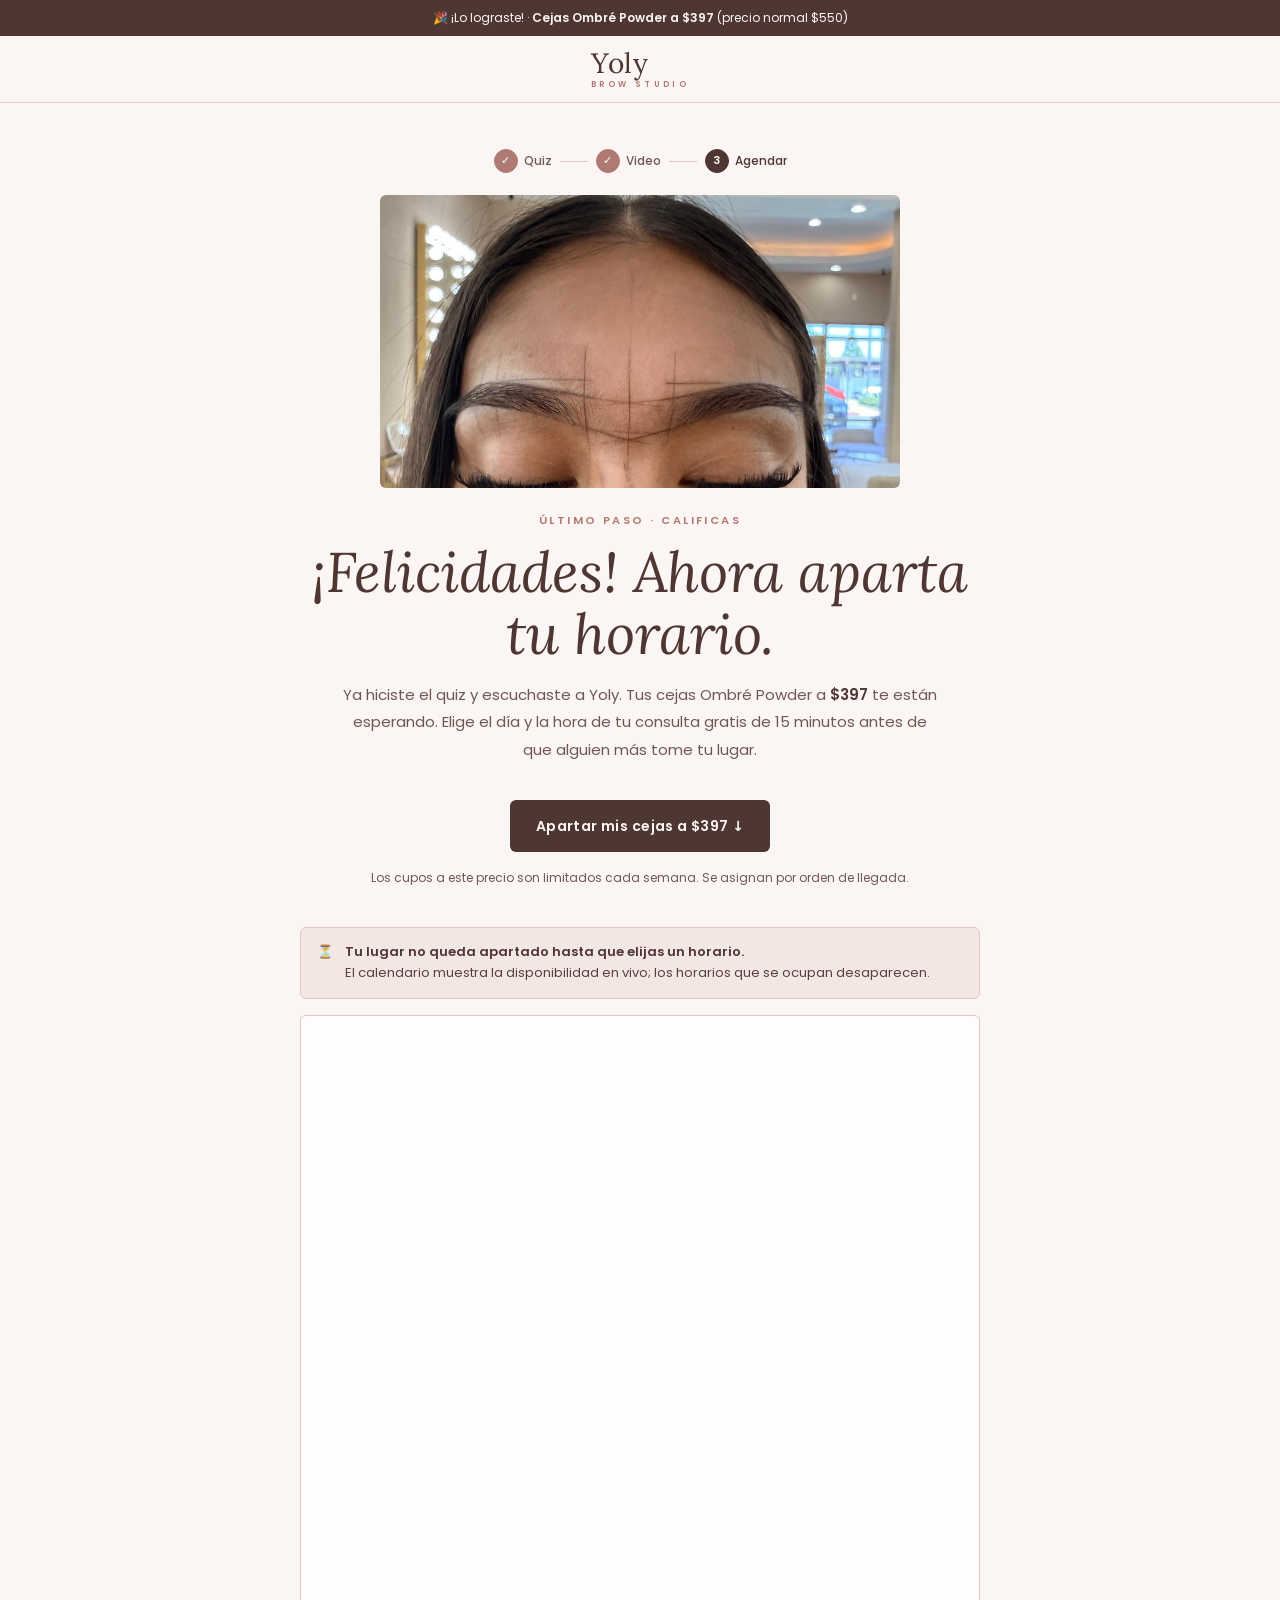
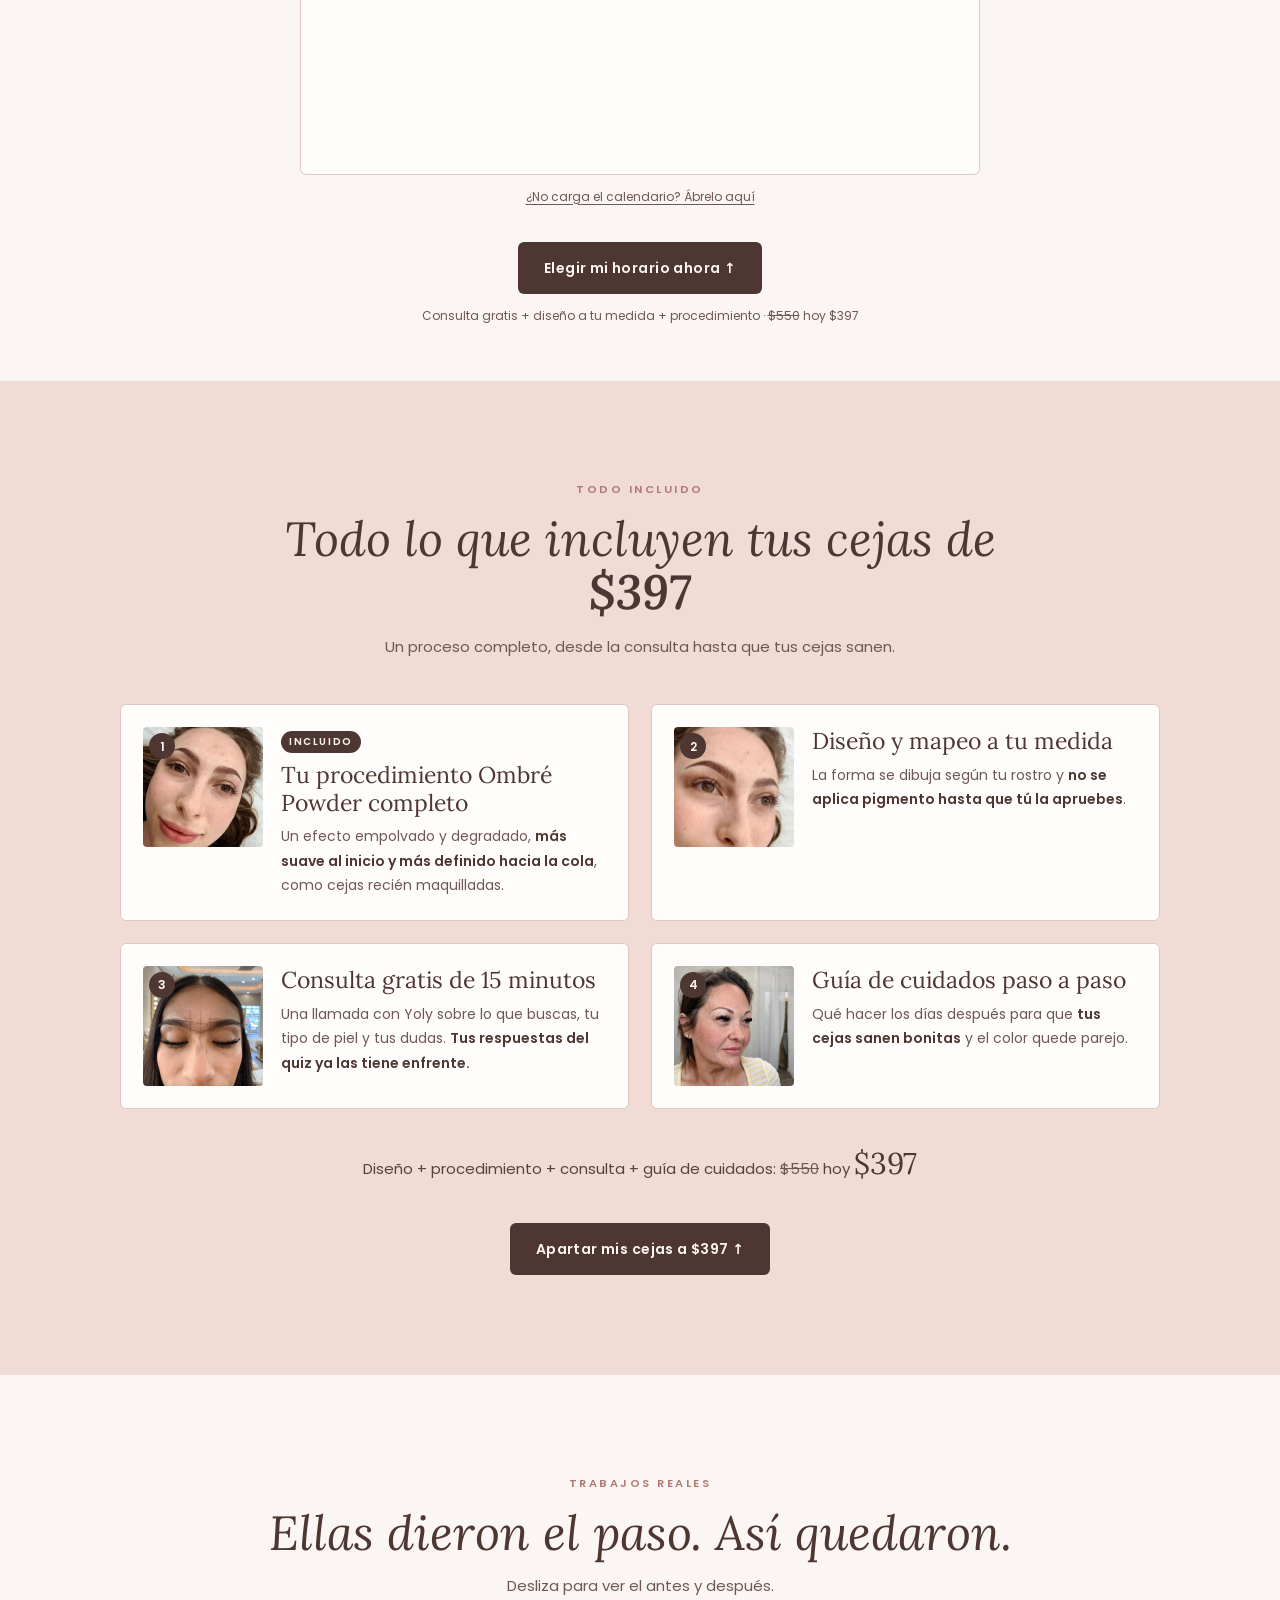
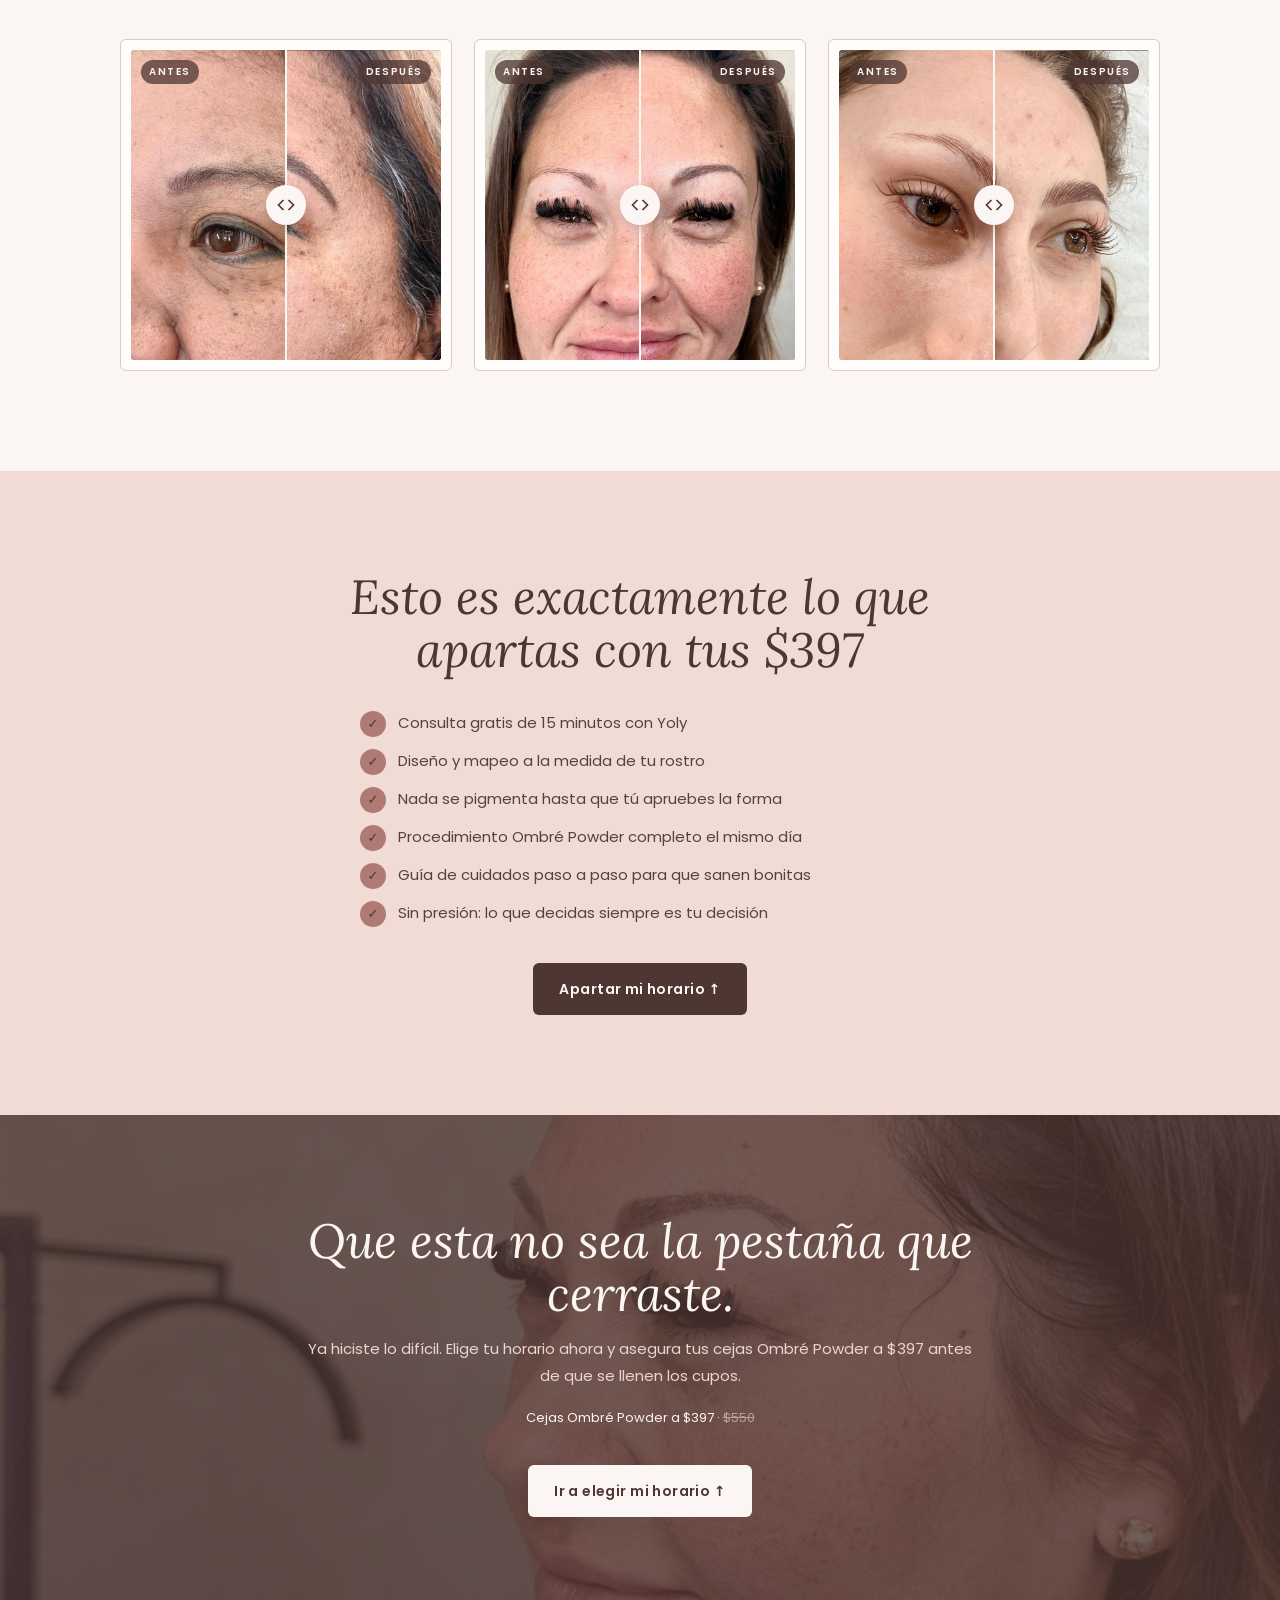
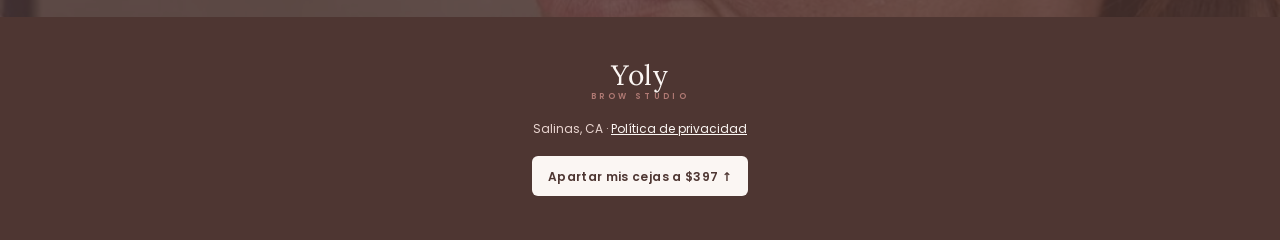
==== agendar/index.html @ 4c022bd7 "Yoly Brow Studio Ombré Powder quiz funnel (quiz, video, schedule) Co-Authored-By: Claude Opus 5.5 <n" ====
<!doctype html>
<html lang="es">
<head>
<meta charset="utf-8">
<meta name="viewport" content="width=device-width, initial-scale=1">
<meta name="robots" content="noindex">
<title>Elige tu horario | Yoly Brow Studio</title>
<link rel="icon" href="data:image/svg+xml,%3Csvg xmlns='http://www.w3.org/2000/svg' viewBox='0 0 64 64'%3E%3Crect width='64' height='64' rx='14' fill='%234E3632'/%3E%3Ctext x='32' y='43' font-family='Georgia,serif' font-size='34' text-anchor='middle' fill='%23FBF6F3'%3EY%3C/text%3E%3C/svg%3E">
<link rel="preconnect" href="https://fonts.googleapis.com">
<link rel="preconnect" href="https://fonts.gstatic.com" crossorigin>
<link href="https://fonts.googleapis.com/css2?family=Lora:ital,wght@0,400;0,500;1,400;1,500&family=Poppins:wght@300;400;500;600&display=swap" rel="stylesheet">
<link rel="stylesheet" href="/funnel.css">
<script>
/* ============ SETTINGS — edit here ============ */
window.SITE = {
  artist: 'Yoly',
  bookingUrl: 'https://crm.adrianolocal.com/c/yoly-consulta',
  pixelId: '1642823290759521',
  beforeAfter: [
    { before: '/media/ba-1-antes.jpg', after: '/media/ba-1-despues.jpg' },
    { before: '/media/ba-2-antes.jpg', after: '/media/ba-2-despues.jpg' },
    { before: '/media/ba-3-antes.jpg', after: '/media/ba-3-despues.jpg' }
  ]
};
</script>
<style>
.stepper{display:flex;justify-content:center;align-items:center;gap:8px;padding:18px 16px 0;font-size:12px;font-weight:500;color:var(--muted)}
.stepper .s{display:flex;align-items:center;gap:6px}
.stepper .d{width:24px;height:24px;border-radius:50%;display:grid;place-items:center;border:1px solid var(--gold);background:var(--gold);color:#fff;font-size:11px;font-weight:600}
.stepper .on{color:var(--night)}
.stepper .on .d{background:var(--night);border-color:var(--night);color:var(--cream)}
.stepper .bar{width:28px;height:1px;background:var(--linen)}
.top{padding:28px 0 56px}
.top-img{margin:22px auto 0;max-width:520px;aspect-ratio:16/9;border-radius:var(--radius);overflow:hidden}
.top-img img{width:100%;height:100%;object-fit:cover;object-position:center 30%}
.top h1{font-size:40px;margin-top:12px}
@media(min-width:768px){.top h1{font-size:56px}}
.top .sub{max-width:600px;margin:16px auto 0;font-size:15px;line-height:1.85;color:var(--muted)}
.urg{font-size:12px;color:var(--muted);margin-top:4px}
.cal-wrap{margin-top:40px;text-align:left}
.cal-note{display:flex;gap:12px;align-items:flex-start;background:rgba(176,122,116,.12);border:1px solid var(--linen);border-radius:var(--radius);padding:14px 16px;font-size:13px;line-height:1.6;color:var(--ink)}
.cal-note b{display:block}
#cal{margin-top:16px;width:100%;height:900px;border:1px solid var(--linen);border-radius:var(--radius);background:var(--card)}
@media(min-width:768px){#cal{height:760px}}
.fb{margin-top:12px;text-align:center;font-size:12px;color:var(--muted)}
.fb a{text-decoration:underline;text-underline-offset:3px}
.checks{list-style:none;margin:34px auto 0;max-width:560px;display:grid;gap:12px;text-align:left}
.checks li{display:flex;gap:12px;align-items:flex-start;font-size:15px;line-height:1.6}
.checks li::before{content:"✓";flex:none;width:26px;height:26px;border-radius:50%;background:var(--gold);color:var(--night);font-weight:700;font-size:13px;display:grid;place-items:center}
.close-sec{position:relative;overflow:hidden}
.close-sec::before{content:"";position:absolute;inset:0;background:url(/media/resultado-3.jpg) center/cover;opacity:.2}
.close-sec .wrap{position:relative}
</style>
</head>
<body>

<div class="topbar">🎉 ¡Lo lograste! · <b>Cejas Ombré Powder a $397</b> (precio normal $550)</div>
<header class="solo"><div class="wrap"><a href="#agenda" class="logo" aria-label="Yoly Brow Studio"><b>Yoly</b><small>BROW STUDIO</small></a></div></header>

<main>
  <section class="top">
    <div class="stepper" aria-label="Progreso">
      <span class="s"><span class="d">✓</span>Quiz</span><span class="bar"></span>
      <span class="s"><span class="d">✓</span>Video</span><span class="bar"></span>
      <span class="s on"><span class="d">3</span>Agendar</span>
    </div>
    <div class="wrap slim center">
      <div class="top-img"><img src="/media/diseno.jpg" alt="Yoly, Yoly Brow Studio"></div>
      <p class="eyebrow" style="margin-top:24px">Último paso · Calificas</p>
      <h1 class="display" id="hello">¡Felicidades! Ahora aparta tu horario.</h1>
      <p class="sub">Ya hiciste el quiz y escuchaste a Yoly. Tus cejas Ombré Powder a <b>$397</b> te están esperando. Elige el día y la hora de tu consulta gratis de 15 minutos antes de que alguien más tome tu lugar.</p>
      <div class="cta"><a href="#agenda" class="btn">Apartar mis cejas a $397 ↓</a><span class="urg">Los cupos a este precio son limitados cada semana. Se asignan por orden de llegada.</span></div>

      <div class="cal-wrap" id="agenda">
        <div class="cal-note"><span>⏳</span><span><b>Tu lugar no queda apartado hasta que elijas un horario.</b>El calendario muestra la disponibilidad en vivo; los horarios que se ocupan desaparecen.</span></div>
        <iframe id="cal" title="Agenda tu consulta con Yoly"></iframe>
        <p class="fb"><a id="calLink" target="_blank" rel="noopener">¿No carga el calendario? Ábrelo aquí</a></p>
      </div>
      <div class="cta"><a href="#agenda" class="btn">Elegir mi horario ahora ↑</a><small>Consulta gratis + diseño a tu medida + procedimiento · <s>$550</s> hoy $397</small></div>
    </div>
  </section>

  <!-- OFFER STACK -->
  <section class="alt">
    <div class="wrap">
      <div class="center slim" style="margin:0 auto">
        <p class="eyebrow">Todo incluido</p>
        <h2 class="display h2" style="margin-top:14px">Todo lo que incluyen tus cejas de <b>$397</b></h2>
        <p class="lead" style="margin-top:14px">Un proceso completo, desde la consulta hasta que tus cejas sanen.</p>
      </div>
      <div class="stack">
        <article class="item"><div class="pic"><img src="/media/resultado-1.jpg" alt="Resultado de cejas Ombré Powder" loading="lazy"><span class="n">1</span></div><div><span class="badge">Incluido</span><h3>Tu procedimiento Ombré Powder completo</h3><p>Un efecto empolvado y degradado, <b>más suave al inicio y más definido hacia la cola</b>, como cejas recién maquilladas.</p></div></article>
        <article class="item"><div class="pic"><img src="/media/ba-3-despues.jpg" alt="Diseño de cejas a la medida" loading="lazy"><span class="n">2</span></div><div><h3>Diseño y mapeo a tu medida</h3><p>La forma se dibuja según tu rostro y <b>no se aplica pigmento hasta que tú la apruebes</b>.</p></div></article>
        <article class="item"><div class="pic"><img src="/media/diseno.jpg" alt="Yoly" loading="lazy"><span class="n">3</span></div><div><h3>Consulta gratis de 15 minutos</h3><p>Una llamada con Yoly sobre lo que buscas, tu tipo de piel y tus dudas. <b>Tus respuestas del quiz ya las tiene enfrente.</b></p></div></article>
        <article class="item"><div class="pic"><img src="/media/resultado-2.jpg" alt="Cejas sanadas" loading="lazy"><span class="n">4</span></div><div><h3>Guía de cuidados paso a paso</h3><p>Qué hacer los días después para que <b>tus cejas sanen bonitas</b> y el color quede parejo.</p></div></article>
      </div>
      <p class="valueline">Diseño + procedimiento + consulta + guía de cuidados: <s>$550</s> hoy <span class="big">$397</span></p>
      <div class="cta"><a href="#agenda" class="btn">Apartar mis cejas a $397 ↑</a></div>
    </div>
  </section>

  <!-- RESULTS (real work; add reviews here once she has real ones) -->
  <section>
    <div class="wrap">
      <div class="center"><p class="eyebrow">Trabajos reales</p><h2 class="display h2" style="margin-top:14px">Ellas dieron el paso. Así quedaron.</h2><p class="lead" style="margin-top:12px">Desliza para ver el antes y después.</p></div>
      <div class="ba-grid" data-ba="3"></div>
    </div>
  </section>

  <!-- CHECKLIST -->
  <section class="alt">
    <div class="wrap slim center">
      <h2 class="display h2">Esto es exactamente lo que apartas con tus $397</h2>
      <ul class="checks">
        <li>Consulta gratis de 15 minutos con Yoly</li>
        <li>Diseño y mapeo a la medida de tu rostro</li>
        <li>Nada se pigmenta hasta que tú apruebes la forma</li>
        <li>Procedimiento Ombré Powder completo el mismo día</li>
        <li>Guía de cuidados paso a paso para que sanen bonitas</li>
        <li>Sin presión: lo que decidas siempre es tu decisión</li>
      </ul>
      <div class="cta"><a href="#agenda" class="btn">Apartar mi horario ↑</a></div>
    </div>
  </section>

  <!-- CLOSE -->
  <section class="dark close-sec">
    <div class="wrap slim center">
      <h2 class="display h2">Que esta no sea la pestaña que cerraste.</h2>
      <p class="lead" style="margin-top:14px">Ya hiciste lo difícil. Elige tu horario ahora y asegura tus cejas Ombré Powder a $397 antes de que se llenen los cupos.</p>
      <p style="margin-top:18px;font-size:13px">Cejas Ombré Powder a $397 · <s>$550</s></p>
      <div class="cta"><a href="#agenda" class="btn light">Ir a elegir mi horario ↑</a></div>
    </div>
  </section>
</main>

<footer>
  <div class="wrap">
    <a href="#agenda" class="logo light" aria-label="Yoly Brow Studio"><b>Yoly</b><small>BROW STUDIO</small></a>
    <p>Salinas, CA · <a href="https://pmuacademia.com/privacidad" target="_blank" rel="noopener">Política de privacidad</a></p>
    <a href="#agenda" class="btn sm light">Apartar mis cejas a $397 ↑</a>
  </div>
</footer>
<div class="mobile-cta" id="mob"><a href="#agenda" class="btn">Elegir mi horario · $397</a></div>

<script>
(function(){
  const S = window.SITE, $ = id => document.getElementById(id);
  const params = new URLSearchParams(location.search);
  const fn = (params.get('fn') || params.get('first_name') || params.get('name') || '').split(' ')[0];
  if (fn) $('hello').textContent = `¡Felicidades, ${fn.charAt(0).toUpperCase() + fn.slice(1)}! Ahora aparta tu horario.`;
  const url = S.bookingUrl + location.search;
  $('cal').src = url; $('calLink').href = url;
  if ('IntersectionObserver' in window) {
    new IntersectionObserver(es => es.forEach(e => { $('mob').hidden = e.isIntersecting; }), { threshold: .1 }).observe($('agenda'));
  }
})();
</script>
<script src="/funnel.js"></script>
</body>
</html>
---- funnel.css ----
/* Shared styles for the Yoly quiz funnel (quiz, video, schedule pages) */
:root{
  --night:#4E3632; --navy:#3A2724; --ink:#5A403C; --cream:#FBF6F3; --sand:#F1DCD5;
  --linen:#E0C7C3; --card:#FFFDFC; --gold:#B07A74; --muted:#6F5754; --radius:6px;
}
*{box-sizing:border-box;margin:0;padding:0}
[hidden]{display:none!important}
html{scroll-behavior:smooth;scroll-padding-top:110px;-webkit-text-size-adjust:100%}
body{background:var(--cream);color:var(--ink);font-family:Poppins,system-ui,sans-serif;line-height:1.6;overflow-x:hidden}
img,video,iframe{display:block;max-width:100%}
button{font:inherit;cursor:pointer;border:0;background:none;color:inherit}
a{color:inherit}
::selection{background:var(--night);color:var(--cream)}
:focus-visible{outline:2px solid var(--navy);outline-offset:3px}
b,strong{font-weight:600;color:var(--night)}
.dark b,.dark strong{color:var(--cream)}

.wrap{max-width:1120px;margin:0 auto;padding:0 20px}
@media(min-width:768px){.wrap{padding:0 40px}}
.slim{max-width:760px}
.eyebrow{font-size:.7rem;font-weight:600;letter-spacing:.22em;text-transform:uppercase;color:var(--gold)}
.display{font-family:Lora,Georgia,serif;font-style:italic;font-weight:400;line-height:1.1;color:var(--night)}
.h2{font-size:36px}
@media(min-width:768px){.h2{font-size:48px}}
.center{text-align:center}
.lead{font-size:15px;line-height:1.85;color:var(--muted)}
section{padding:72px 0}
@media(min-width:768px){section{padding:100px 0}}
.alt{background:var(--sand)}
.dark{background:var(--night);color:var(--cream)}
.dark .display{color:var(--cream)}
.dark .lead{color:#EAD6D1}

/* top bar + header */
.topbar{background:var(--night);color:var(--cream);font-size:12px;text-align:center;padding:9px 16px;line-height:1.5}
.topbar b{color:var(--cream)}
header{position:sticky;top:0;z-index:40;background:rgba(251,246,243,.95);backdrop-filter:blur(10px);-webkit-backdrop-filter:blur(10px);border-bottom:1px solid rgba(224,199,195,.8)}
header .wrap{height:66px;display:flex;align-items:center;justify-content:space-between;gap:12px}
header.solo .wrap{justify-content:center}
.logo{text-decoration:none;display:flex;flex-direction:column;line-height:1}
.logo b{font-family:Lora,Georgia,serif;font-weight:400;font-size:28px;color:var(--night);letter-spacing:.02em}
.logo small{font-size:8px;letter-spacing:.42em;color:var(--gold);margin-top:4px;font-weight:600}
.logo.light b{color:var(--cream)}

/* buttons */
.btn{display:inline-flex;align-items:center;justify-content:center;gap:10px;min-height:52px;padding:12px 26px;border-radius:var(--radius);background:var(--night);color:var(--cream);font-size:14px;font-weight:600;letter-spacing:.03em;text-decoration:none;text-align:center;transition:background .2s,transform .2s}
.btn:hover{background:var(--navy);transform:translateY(-1px)}
.btn.sm{min-height:40px;padding:8px 16px;font-size:12px}
.btn.light{background:var(--cream);color:var(--night)}
.btn.light:hover{background:#fff}
.btn.locked{background:#B9A09B;cursor:not-allowed;transform:none}
.cta{margin-top:36px;display:flex;flex-direction:column;align-items:center;gap:12px;text-align:center}
.cta small{font-size:12px;color:var(--muted)}
.dark .cta small{color:#EAD6D1}
s{color:var(--muted)}
.dark s{color:#B9A09B}

/* offer pill */
.offer{display:inline-flex;flex-wrap:wrap;align-items:baseline;justify-content:center;gap:4px 10px;padding:10px 16px;border:1px solid var(--linen);background:rgba(255,252,246,.7);border-radius:var(--radius)}
.offer .tag{font-size:10px;font-weight:600;letter-spacing:.2em;text-transform:uppercase;color:var(--gold);width:100%}
.offer .price{font-family:Lora,Georgia,serif;font-size:34px;color:var(--night);line-height:1}

/* offer stack cards */
.stack{display:grid;gap:18px;margin-top:44px}
@media(min-width:768px){.stack{grid-template-columns:repeat(2,1fr);gap:22px}}
.item{display:grid;grid-template-columns:96px 1fr;gap:18px;align-items:start;background:var(--card);border:1px solid var(--linen);border-radius:var(--radius);padding:18px}
@media(min-width:768px){.item{grid-template-columns:120px 1fr;padding:22px}}
.item .pic{position:relative;aspect-ratio:1;border-radius:4px;overflow:hidden;background:var(--sand)}
.item .pic img{width:100%;height:100%;object-fit:cover}
.item .n{position:absolute;left:6px;top:6px;width:26px;height:26px;border-radius:50%;background:var(--night);color:var(--cream);font-size:12px;font-weight:600;display:grid;place-items:center}
.item h3{font-family:Lora,Georgia,serif;font-weight:400;font-size:23px;line-height:1.2;color:var(--night)}
.item p{font-size:14px;line-height:1.75;color:var(--muted);margin-top:8px}
.badge{display:inline-block;font-size:10px;font-weight:600;letter-spacing:.16em;text-transform:uppercase;background:var(--night);color:var(--cream);padding:3px 8px;border-radius:999px;margin-bottom:8px}
.valueline{margin-top:30px;text-align:center;font-size:15px;color:var(--ink)}
.valueline .big{font-family:Lora,Georgia,serif;font-size:30px;color:var(--night)}

/* numbered steps */
.steps{display:grid;gap:28px;margin-top:44px}
@media(min-width:768px){.steps{grid-template-columns:repeat(3,1fr);gap:28px}}
.step{border-top:1px solid rgba(251,246,243,.25);padding-top:22px}
.step .num{font-family:Lora,Georgia,serif;font-size:42px;color:var(--gold);line-height:1}
.step h3{font-family:Lora,Georgia,serif;font-weight:400;font-size:24px;margin-top:12px;color:var(--cream)}
.step p{font-size:14px;line-height:1.8;color:#EAD6D1;margin-top:8px}

/* before / after slider */
.ba-grid{display:grid;gap:18px;margin-top:40px}
@media(min-width:640px){.ba-grid{grid-template-columns:repeat(2,1fr)}}
@media(min-width:1024px){.ba-grid{grid-template-columns:repeat(3,1fr);gap:22px}}
.ba{background:var(--card);border:1px solid var(--linen);border-radius:var(--radius);padding:10px}
.ba-frame{position:relative;aspect-ratio:1;overflow:hidden;border-radius:3px;background:var(--sand);user-select:none;-webkit-user-select:none;touch-action:pan-y;cursor:ew-resize}
.ba-frame img{position:absolute;inset:0;width:100%;height:100%;object-fit:cover;pointer-events:none}
.ba-after{position:absolute;inset:0;clip-path:inset(0 0 0 var(--pos,50%))}
.ba-line{position:absolute;top:0;bottom:0;left:var(--pos,50%);width:2px;margin-left:-1px;background:var(--cream);pointer-events:none}
.ba-knob{position:absolute;top:50%;left:50%;width:40px;height:40px;margin:-20px 0 0 -20px;border-radius:50%;background:var(--cream);color:var(--night);display:grid;place-items:center;box-shadow:0 6px 18px -6px rgba(78,54,50,.55)}
.ba-knob svg{width:20px;height:20px}
.ba-lbl{position:absolute;top:10px;font-size:10px;font-weight:600;letter-spacing:.16em;text-transform:uppercase;background:rgba(78,54,50,.75);color:var(--cream);padding:4px 8px;border-radius:999px;pointer-events:none}
.ba-lbl.l{left:10px}.ba-lbl.r{right:10px}

/* footer */
footer{background:var(--night);color:var(--cream);padding:44px 0 110px}
@media(min-width:768px){footer{padding-bottom:44px}}
footer .wrap{display:flex;flex-direction:column;align-items:center;gap:18px;text-align:center}
footer p{font-size:12px;color:#EAD6D1}
footer a{color:var(--cream)}

/* mobile sticky CTA */
.mobile-cta{position:fixed;left:0;right:0;bottom:0;z-index:40;padding:10px 12px;background:rgba(251,246,243,.96);backdrop-filter:blur(10px);-webkit-backdrop-filter:blur(10px);border-top:1px solid var(--linen)}
.mobile-cta .btn{width:100%}
@media(min-width:768px){.mobile-cta{display:none}}

.reveal{animation:up .7s ease both}
@keyframes up{from{opacity:0;transform:translateY(16px)}to{opacity:1;transform:none}}
@media(prefers-reduced-motion:reduce){html{scroll-behavior:auto}*,*::before,*::after{animation-duration:.01ms!important;transition-duration:.01ms!important}}
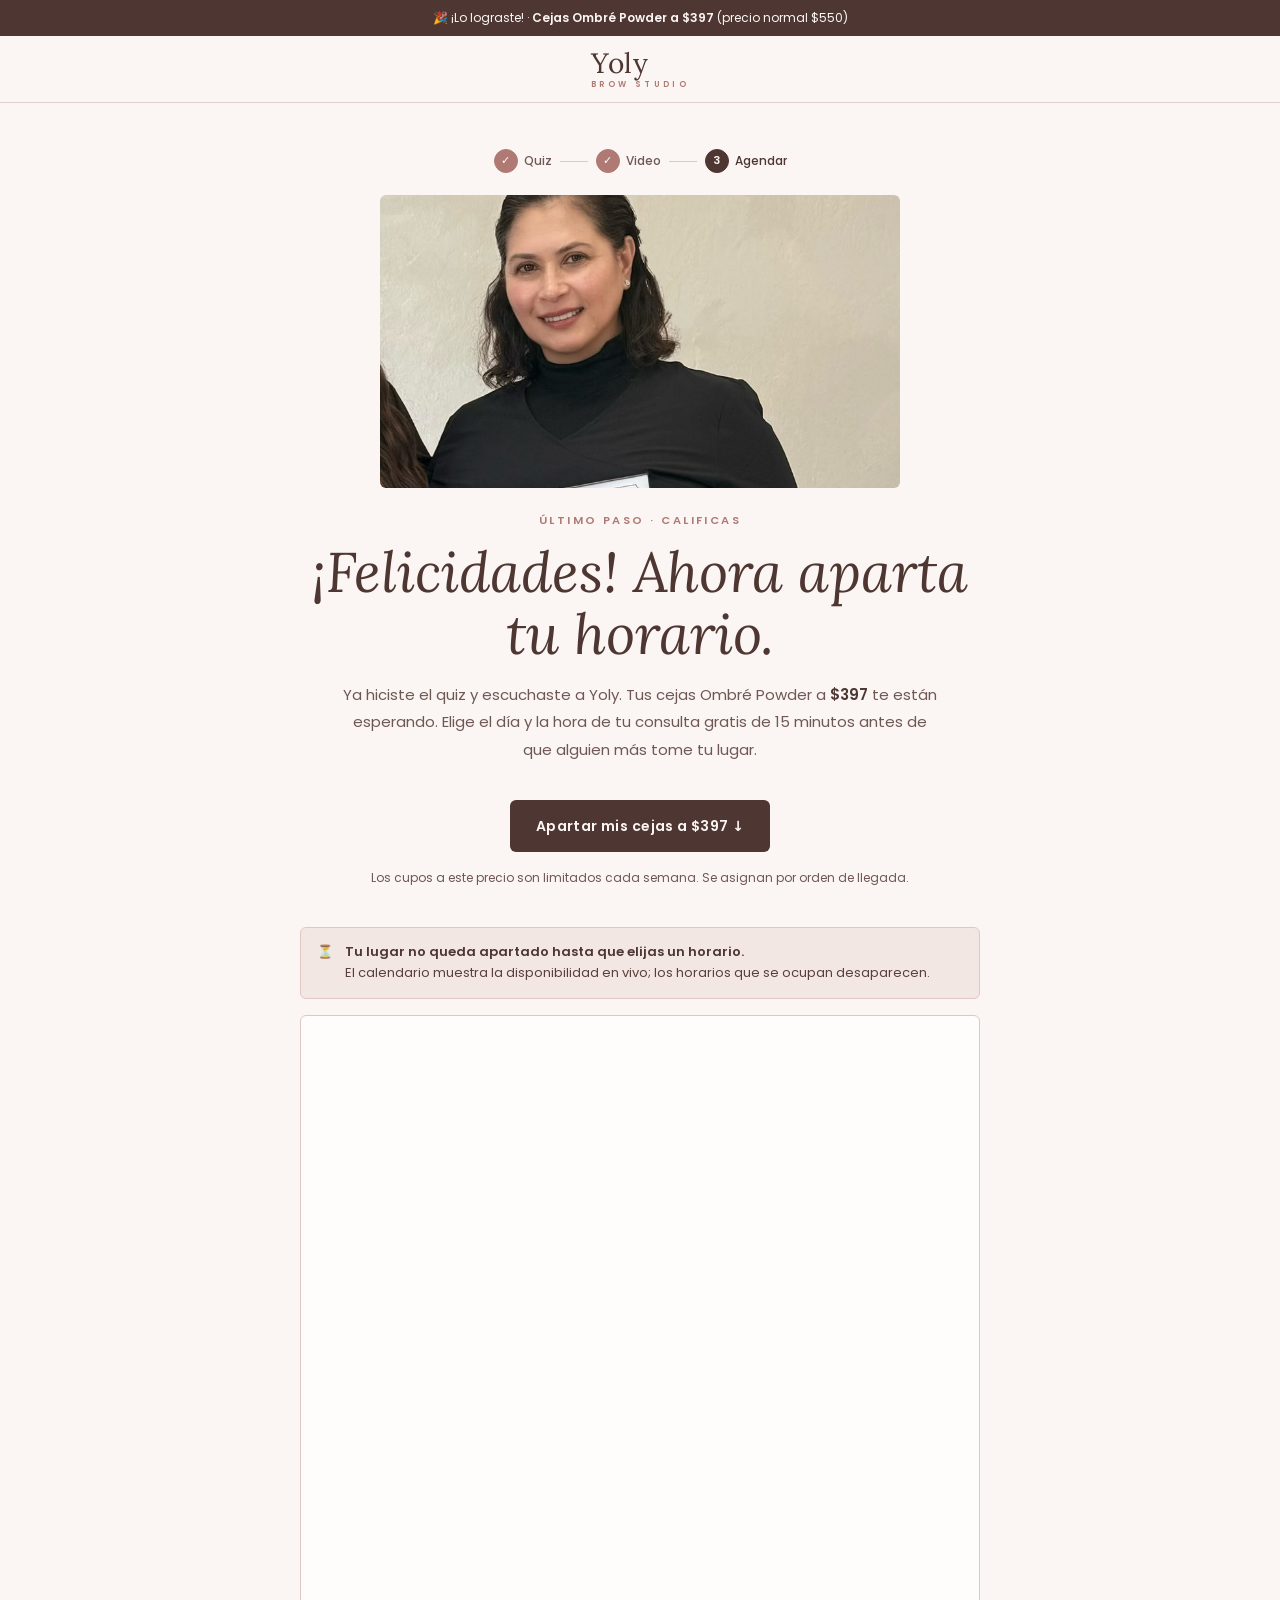
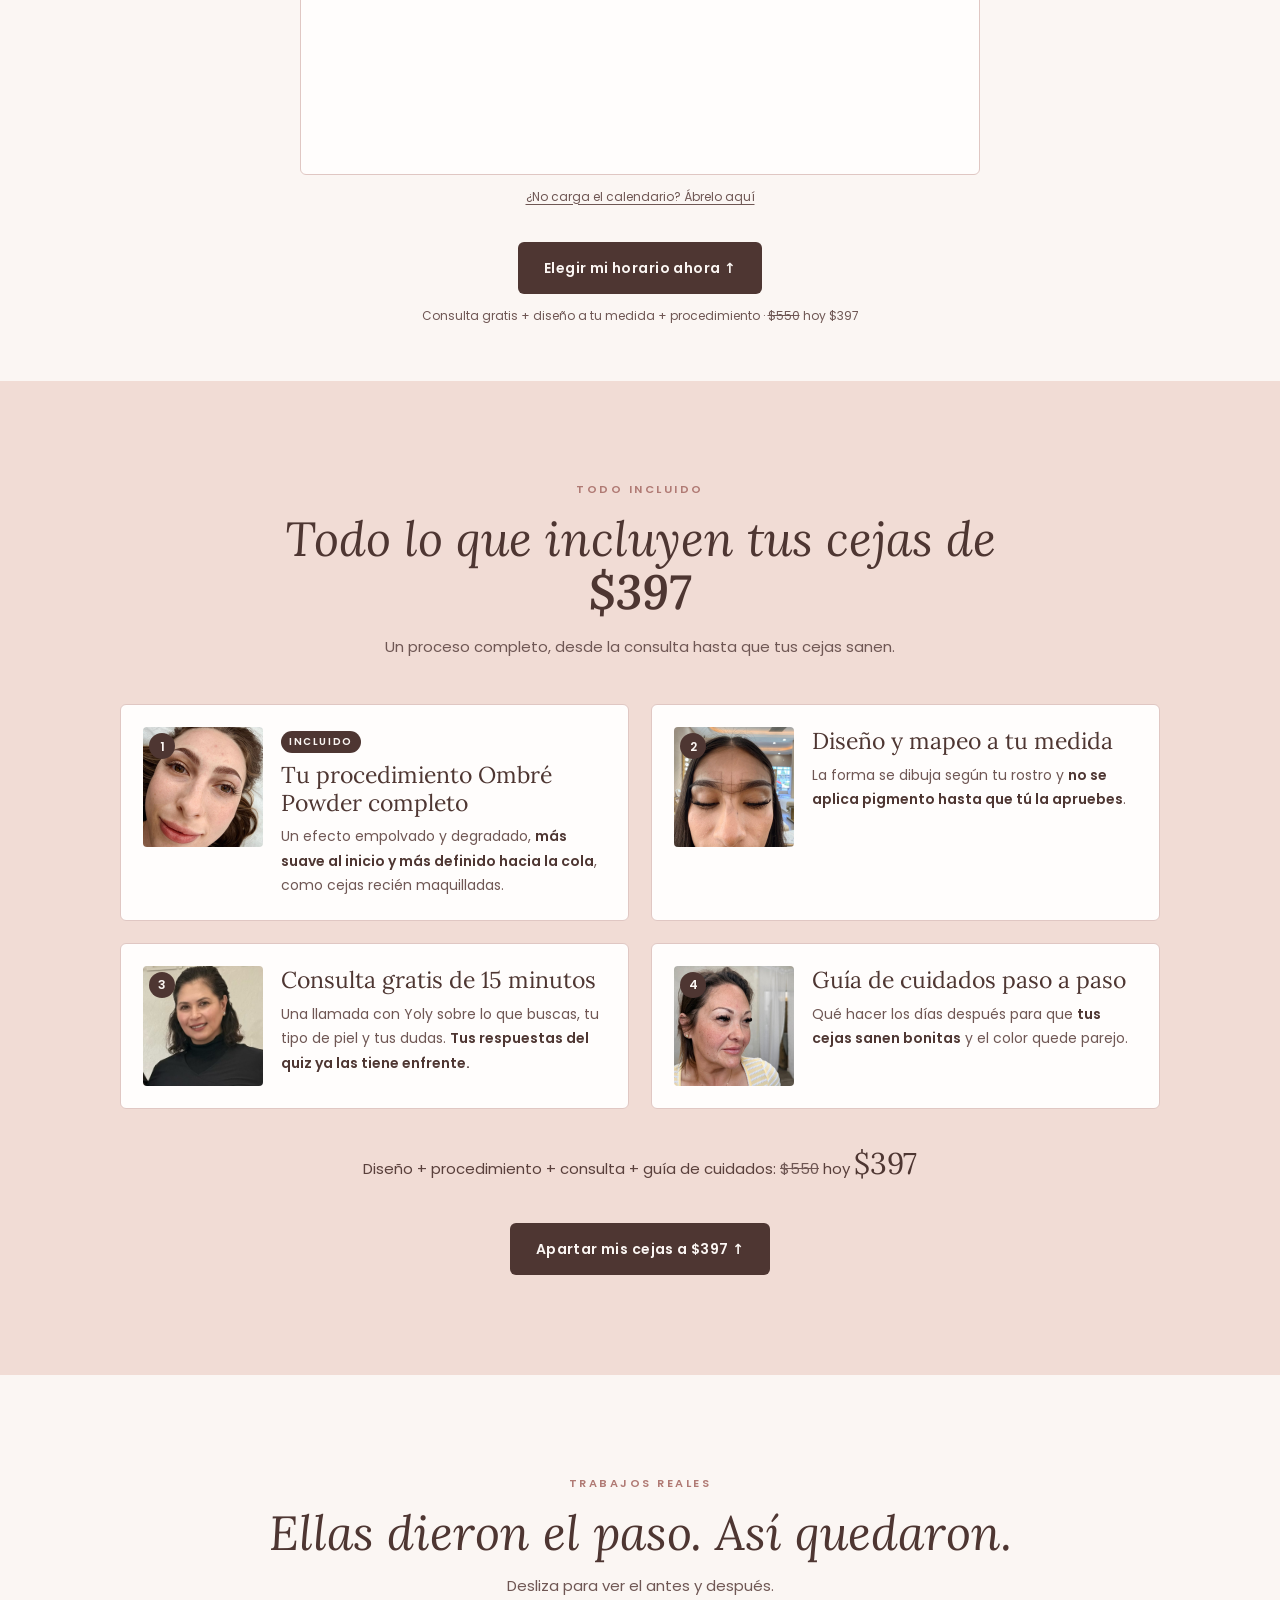
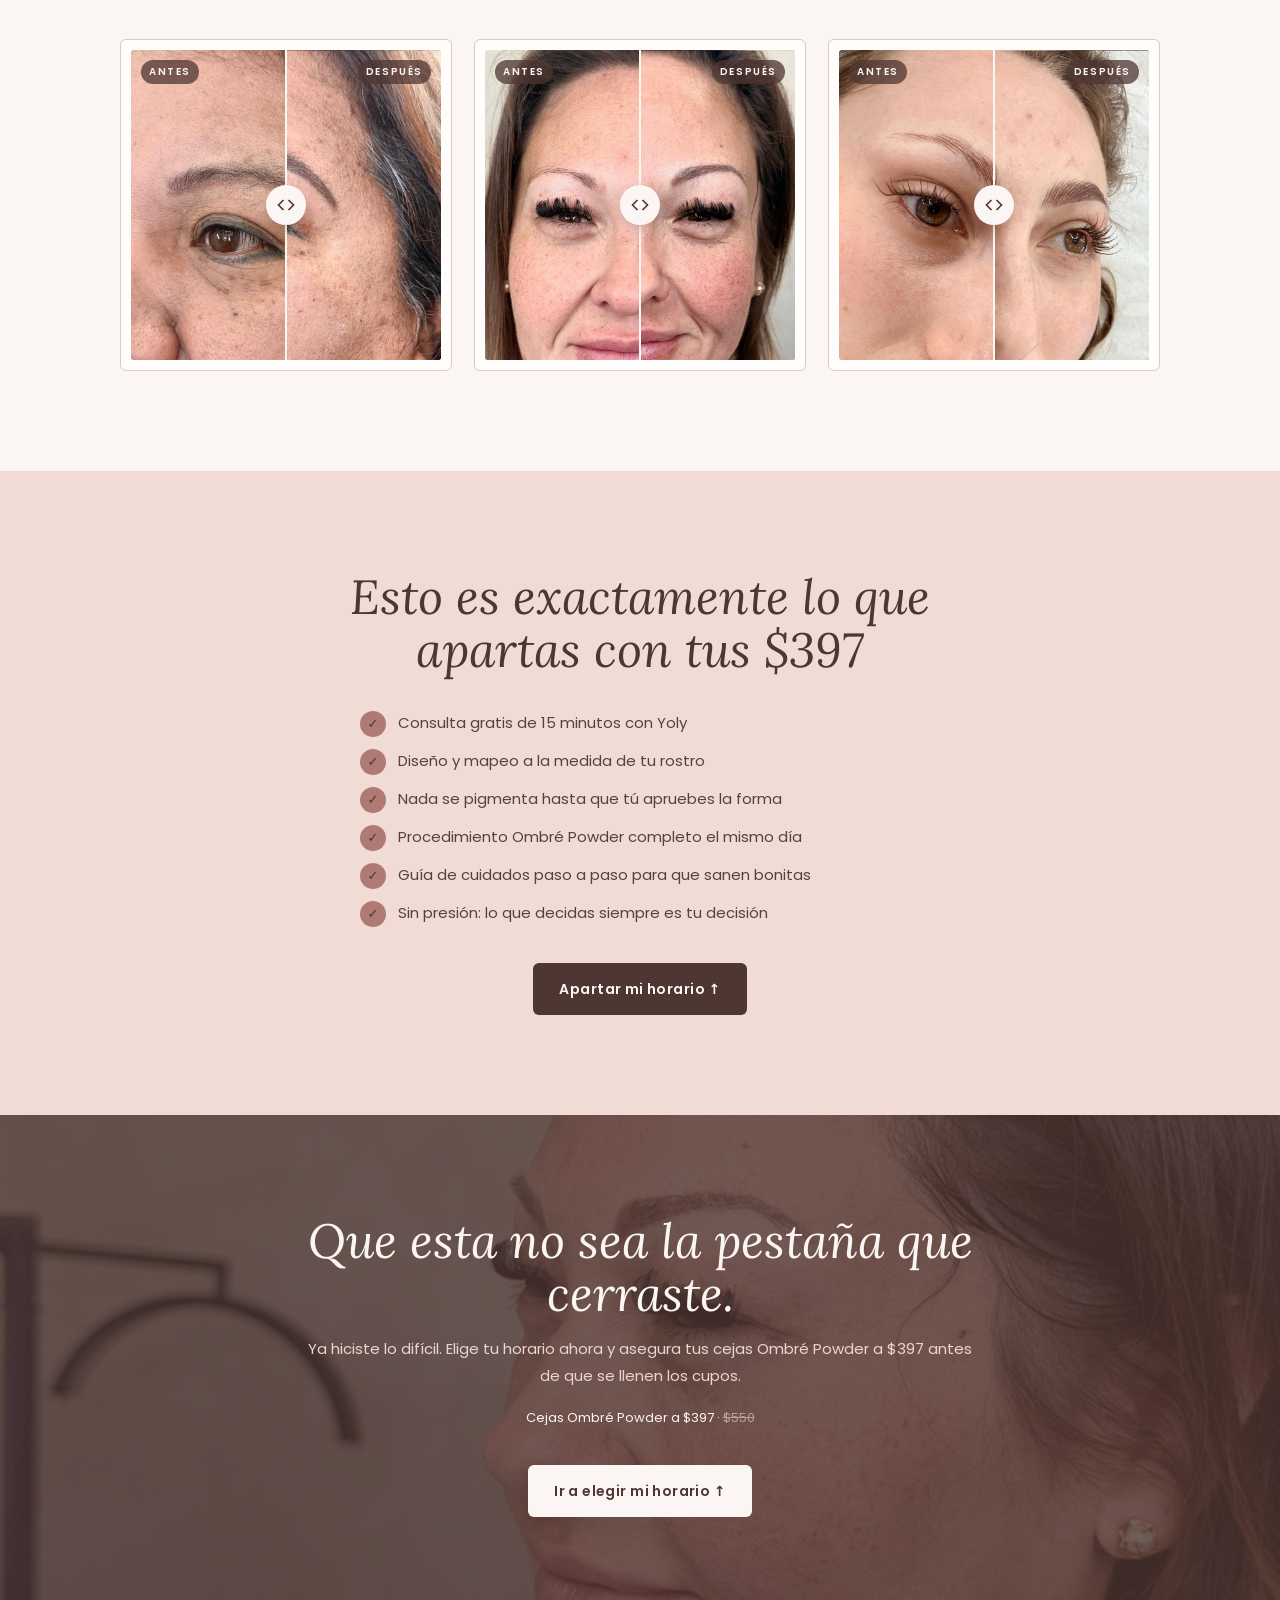
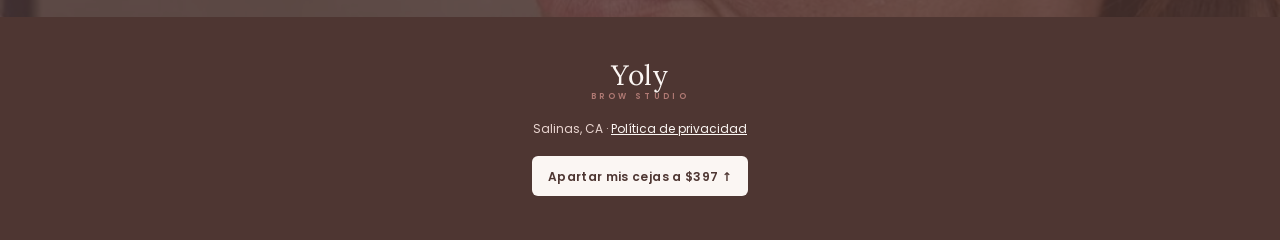
==== commit 4638704e: "Add Yoly's photo and certificate Co-Authored-By: Claude Opus 5.5 <noreply@anthropic.com> Claude-Sess" ====
--- a/agendar/index.html
+++ b/agendar/index.html
@@ -32,7 +32,7 @@
 .stepper .bar{width:28px;height:1px;background:var(--linen)}
 .top{padding:28px 0 56px}
 .top-img{margin:22px auto 0;max-width:520px;aspect-ratio:16/9;border-radius:var(--radius);overflow:hidden}
-.top-img img{width:100%;height:100%;object-fit:cover;object-position:center 30%}
+.top-img img{width:100%;height:100%;object-fit:cover;object-position:center 12%}
 .top h1{font-size:40px;margin-top:12px}
 @media(min-width:768px){.top h1{font-size:56px}}
 .top .sub{max-width:600px;margin:16px auto 0;font-size:15px;line-height:1.85;color:var(--muted)}
@@ -65,7 +65,7 @@
       <span class="s on"><span class="d">3</span>Agendar</span>
     </div>
     <div class="wrap slim center">
-      <div class="top-img"><img src="/media/diseno.jpg" alt="Yoly, Yoly Brow Studio"></div>
+      <div class="top-img"><img src="/media/yoly.jpg" alt="Yoly, Yoly Brow Studio"></div>
       <p class="eyebrow" style="margin-top:24px">Último paso · Calificas</p>
       <h1 class="display" id="hello">¡Felicidades! Ahora aparta tu horario.</h1>
       <p class="sub">Ya hiciste el quiz y escuchaste a Yoly. Tus cejas Ombré Powder a <b>$397</b> te están esperando. Elige el día y la hora de tu consulta gratis de 15 minutos antes de que alguien más tome tu lugar.</p>
@@ -90,8 +90,8 @@
       </div>
       <div class="stack">
         <article class="item"><div class="pic"><img src="/media/resultado-1.jpg" alt="Resultado de cejas Ombré Powder" loading="lazy"><span class="n">1</span></div><div><span class="badge">Incluido</span><h3>Tu procedimiento Ombré Powder completo</h3><p>Un efecto empolvado y degradado, <b>más suave al inicio y más definido hacia la cola</b>, como cejas recién maquilladas.</p></div></article>
-        <article class="item"><div class="pic"><img src="/media/ba-3-despues.jpg" alt="Diseño de cejas a la medida" loading="lazy"><span class="n">2</span></div><div><h3>Diseño y mapeo a tu medida</h3><p>La forma se dibuja según tu rostro y <b>no se aplica pigmento hasta que tú la apruebes</b>.</p></div></article>
-        <article class="item"><div class="pic"><img src="/media/diseno.jpg" alt="Yoly" loading="lazy"><span class="n">3</span></div><div><h3>Consulta gratis de 15 minutos</h3><p>Una llamada con Yoly sobre lo que buscas, tu tipo de piel y tus dudas. <b>Tus respuestas del quiz ya las tiene enfrente.</b></p></div></article>
+        <article class="item"><div class="pic"><img src="/media/diseno.jpg" alt="Diseño de cejas a la medida" loading="lazy"><span class="n">2</span></div><div><h3>Diseño y mapeo a tu medida</h3><p>La forma se dibuja según tu rostro y <b>no se aplica pigmento hasta que tú la apruebes</b>.</p></div></article>
+        <article class="item"><div class="pic"><img src="/media/yoly-cara.jpg" alt="Yoly" loading="lazy"><span class="n">3</span></div><div><h3>Consulta gratis de 15 minutos</h3><p>Una llamada con Yoly sobre lo que buscas, tu tipo de piel y tus dudas. <b>Tus respuestas del quiz ya las tiene enfrente.</b></p></div></article>
         <article class="item"><div class="pic"><img src="/media/resultado-2.jpg" alt="Cejas sanadas" loading="lazy"><span class="n">4</span></div><div><h3>Guía de cuidados paso a paso</h3><p>Qué hacer los días después para que <b>tus cejas sanen bonitas</b> y el color quede parejo.</p></div></article>
       </div>
       <p class="valueline">Diseño + procedimiento + consulta + guía de cuidados: <s>$550</s> hoy <span class="big">$397</span></p>
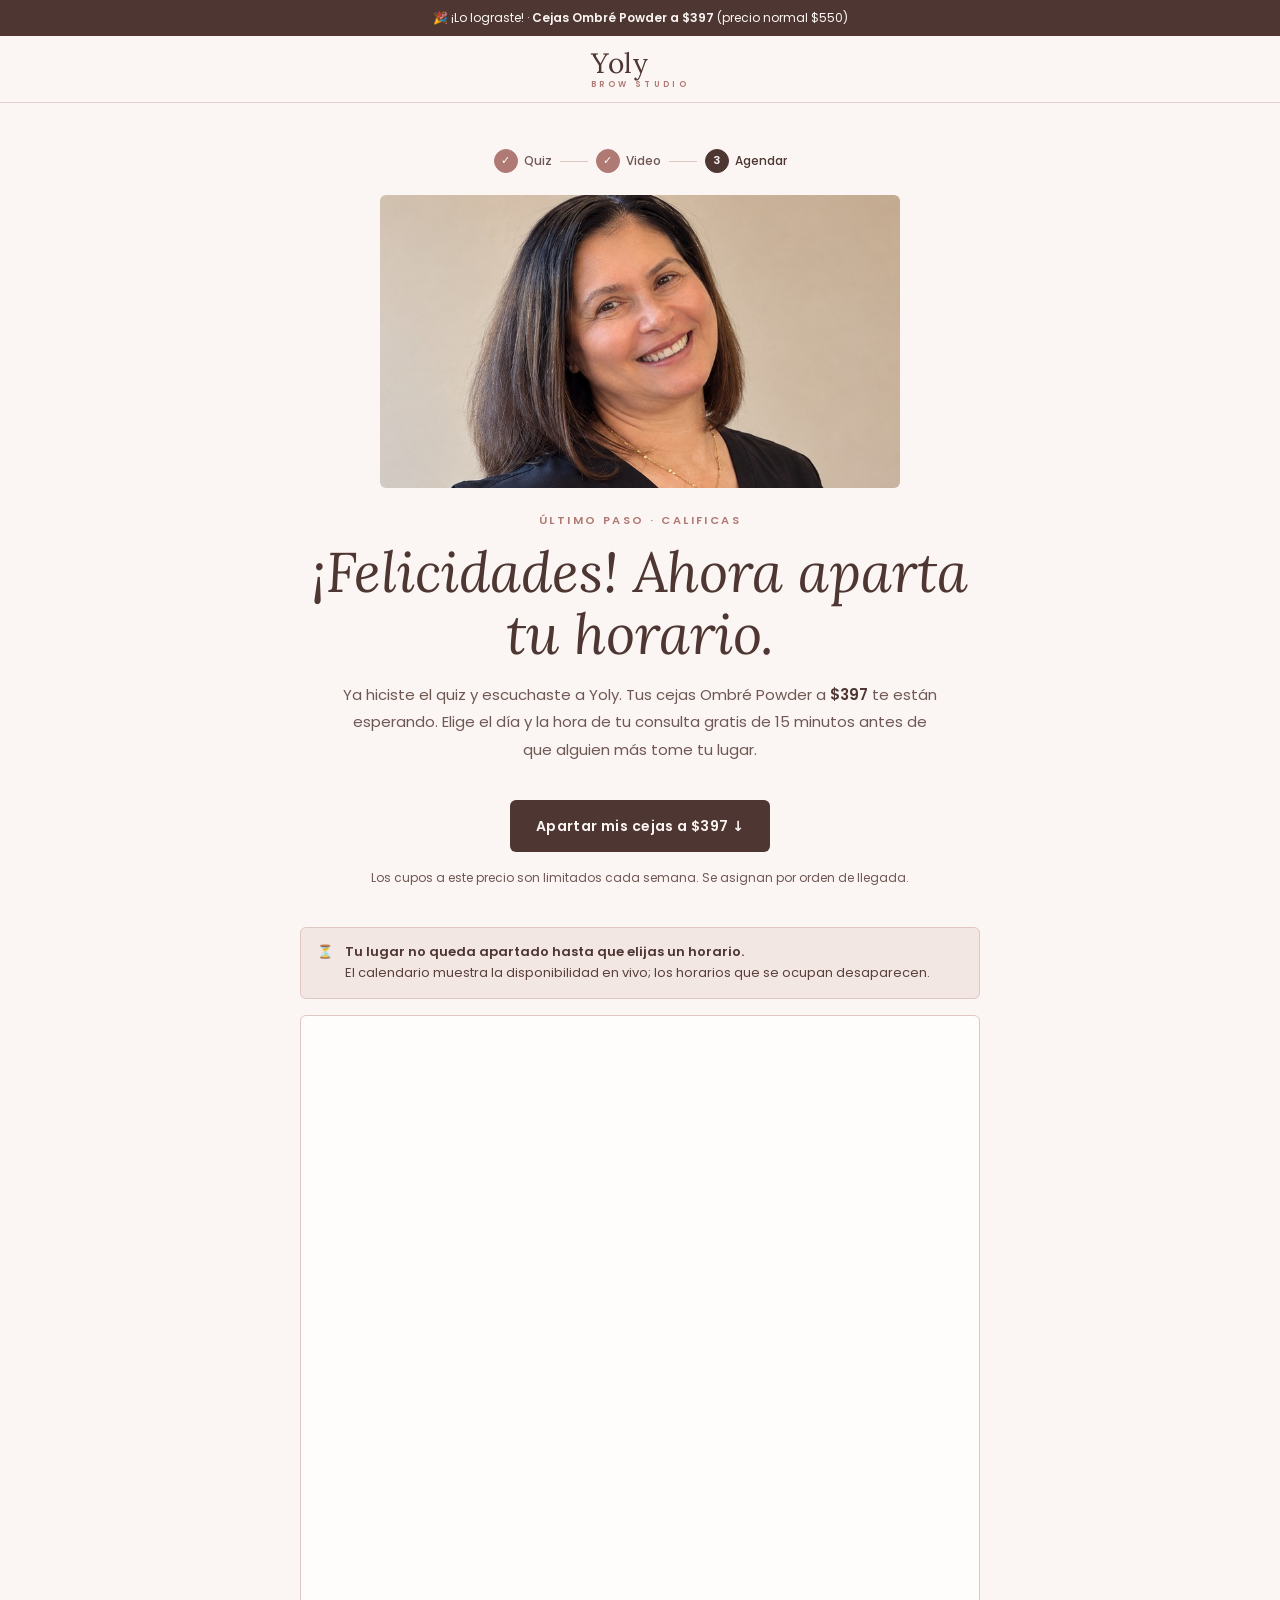
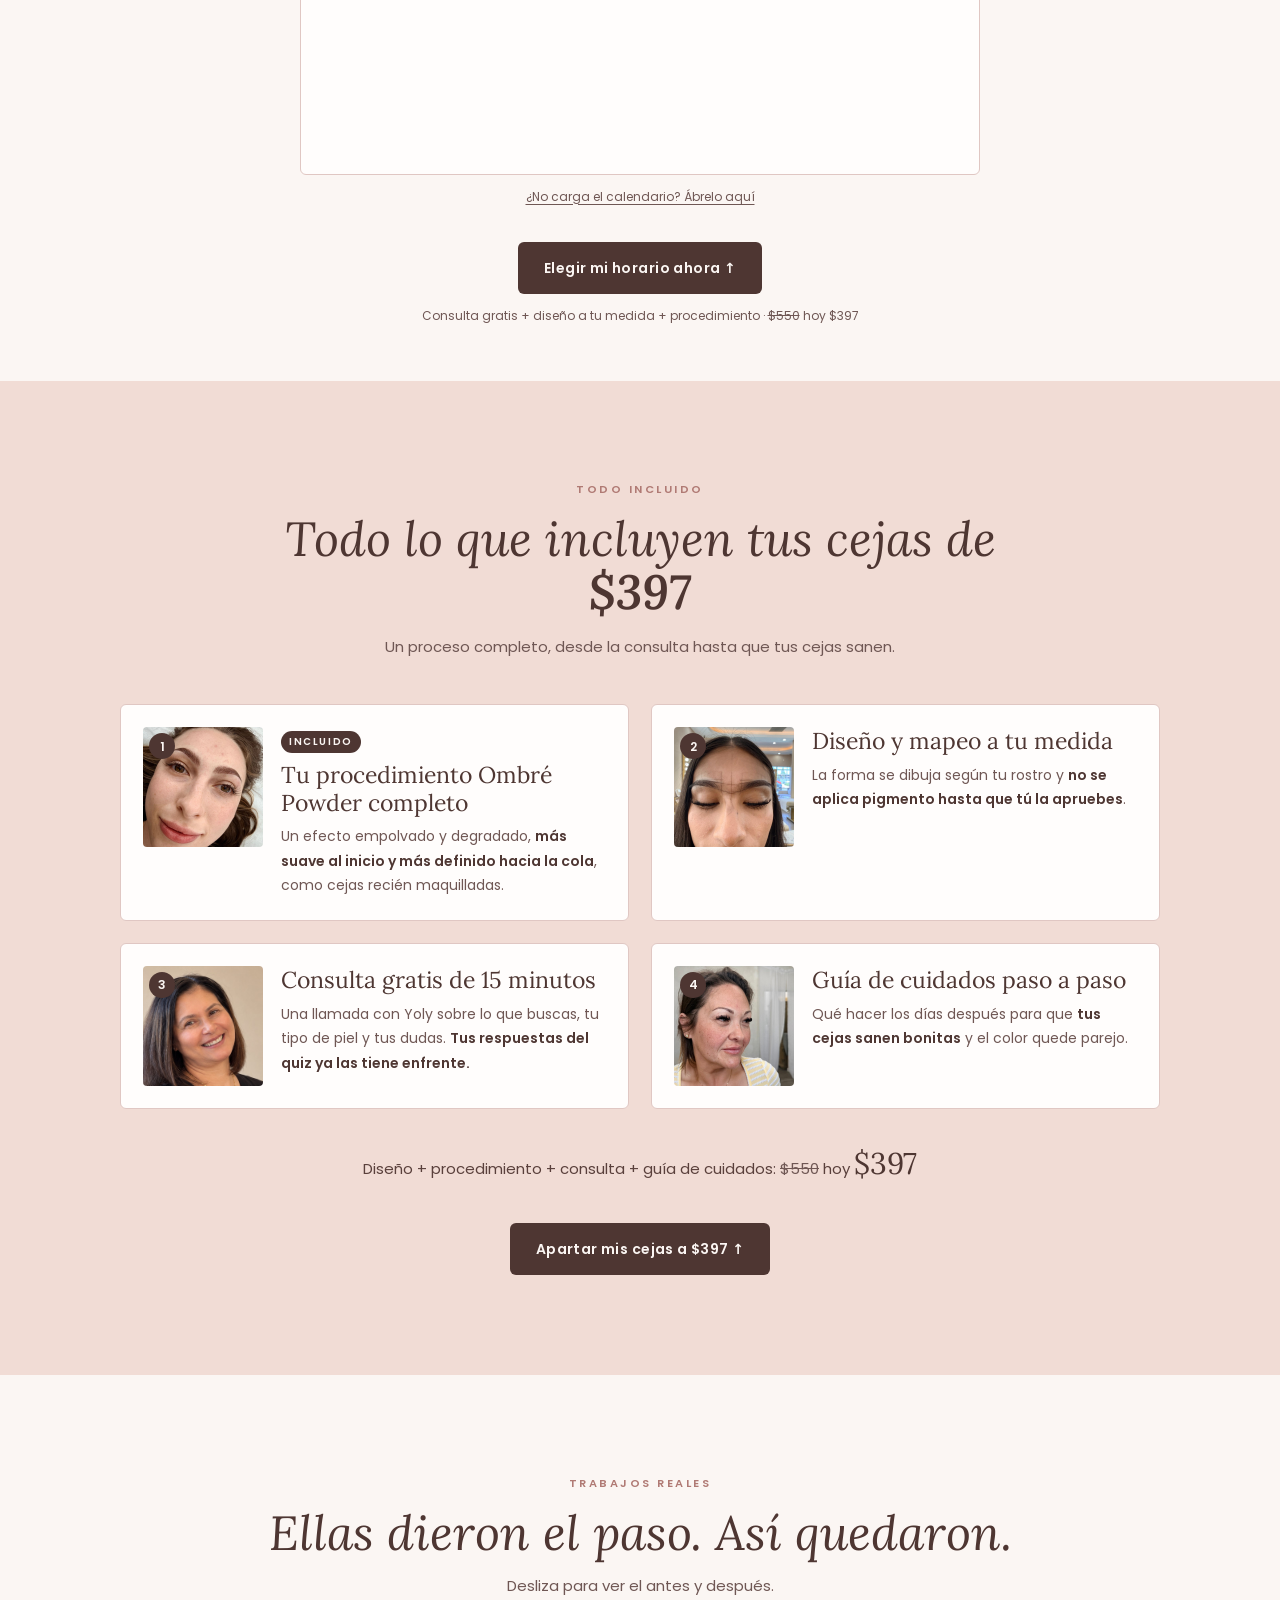
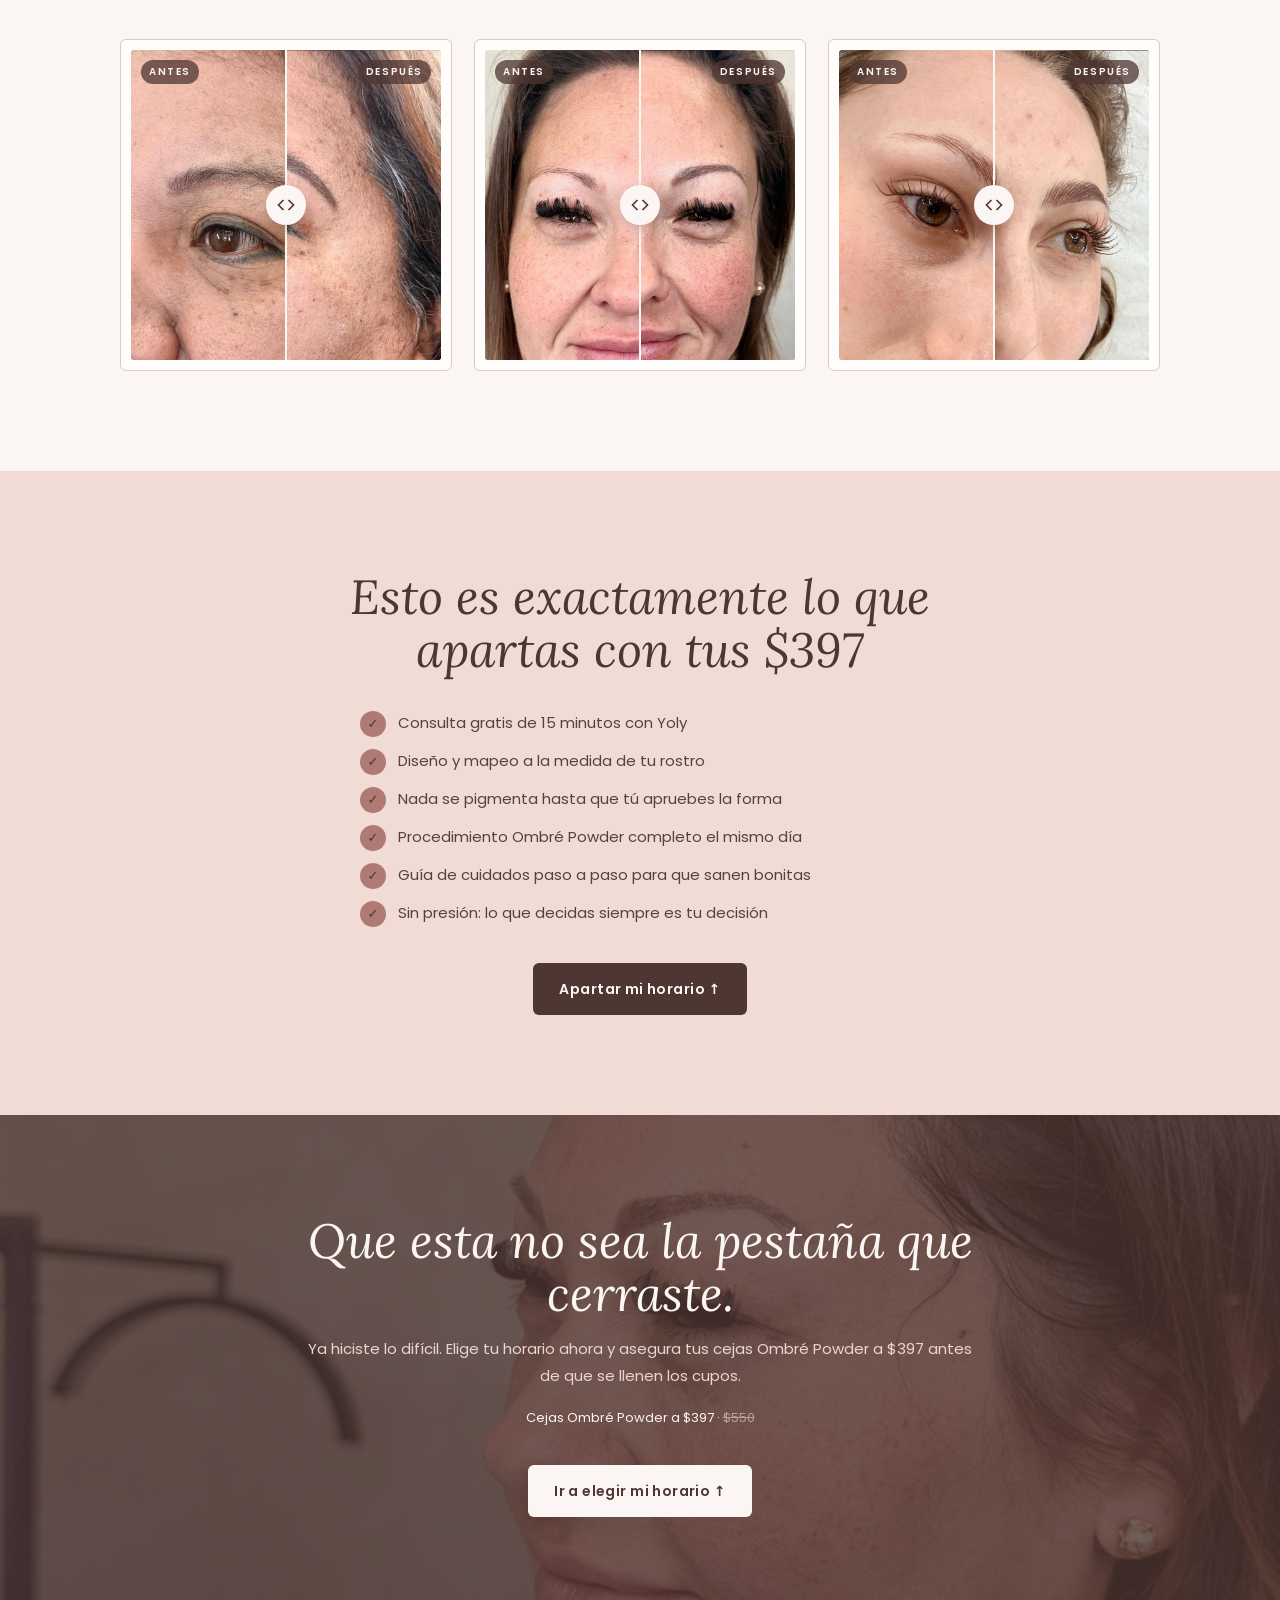
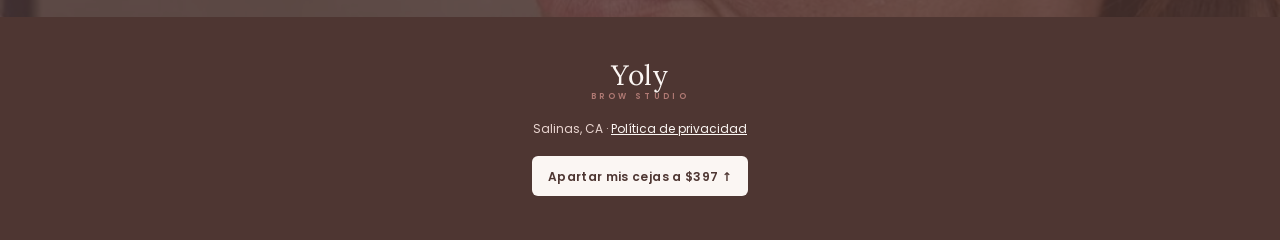
==== commit 65d5ea8f: "Use Yoly's original portrait Co-Authored-By: Claude Opus 5.5 <noreply@anthropic.com> Claude-Session:" ====
--- a/agendar/index.html
+++ b/agendar/index.html
@@ -32,7 +32,7 @@
 .stepper .bar{width:28px;height:1px;background:var(--linen)}
 .top{padding:28px 0 56px}
 .top-img{margin:22px auto 0;max-width:520px;aspect-ratio:16/9;border-radius:var(--radius);overflow:hidden}
-.top-img img{width:100%;height:100%;object-fit:cover;object-position:center 12%}
+.top-img img{width:100%;height:100%;object-fit:cover;object-position:center 28%}
 .top h1{font-size:40px;margin-top:12px}
 @media(min-width:768px){.top h1{font-size:56px}}
 .top .sub{max-width:600px;margin:16px auto 0;font-size:15px;line-height:1.85;color:var(--muted)}
